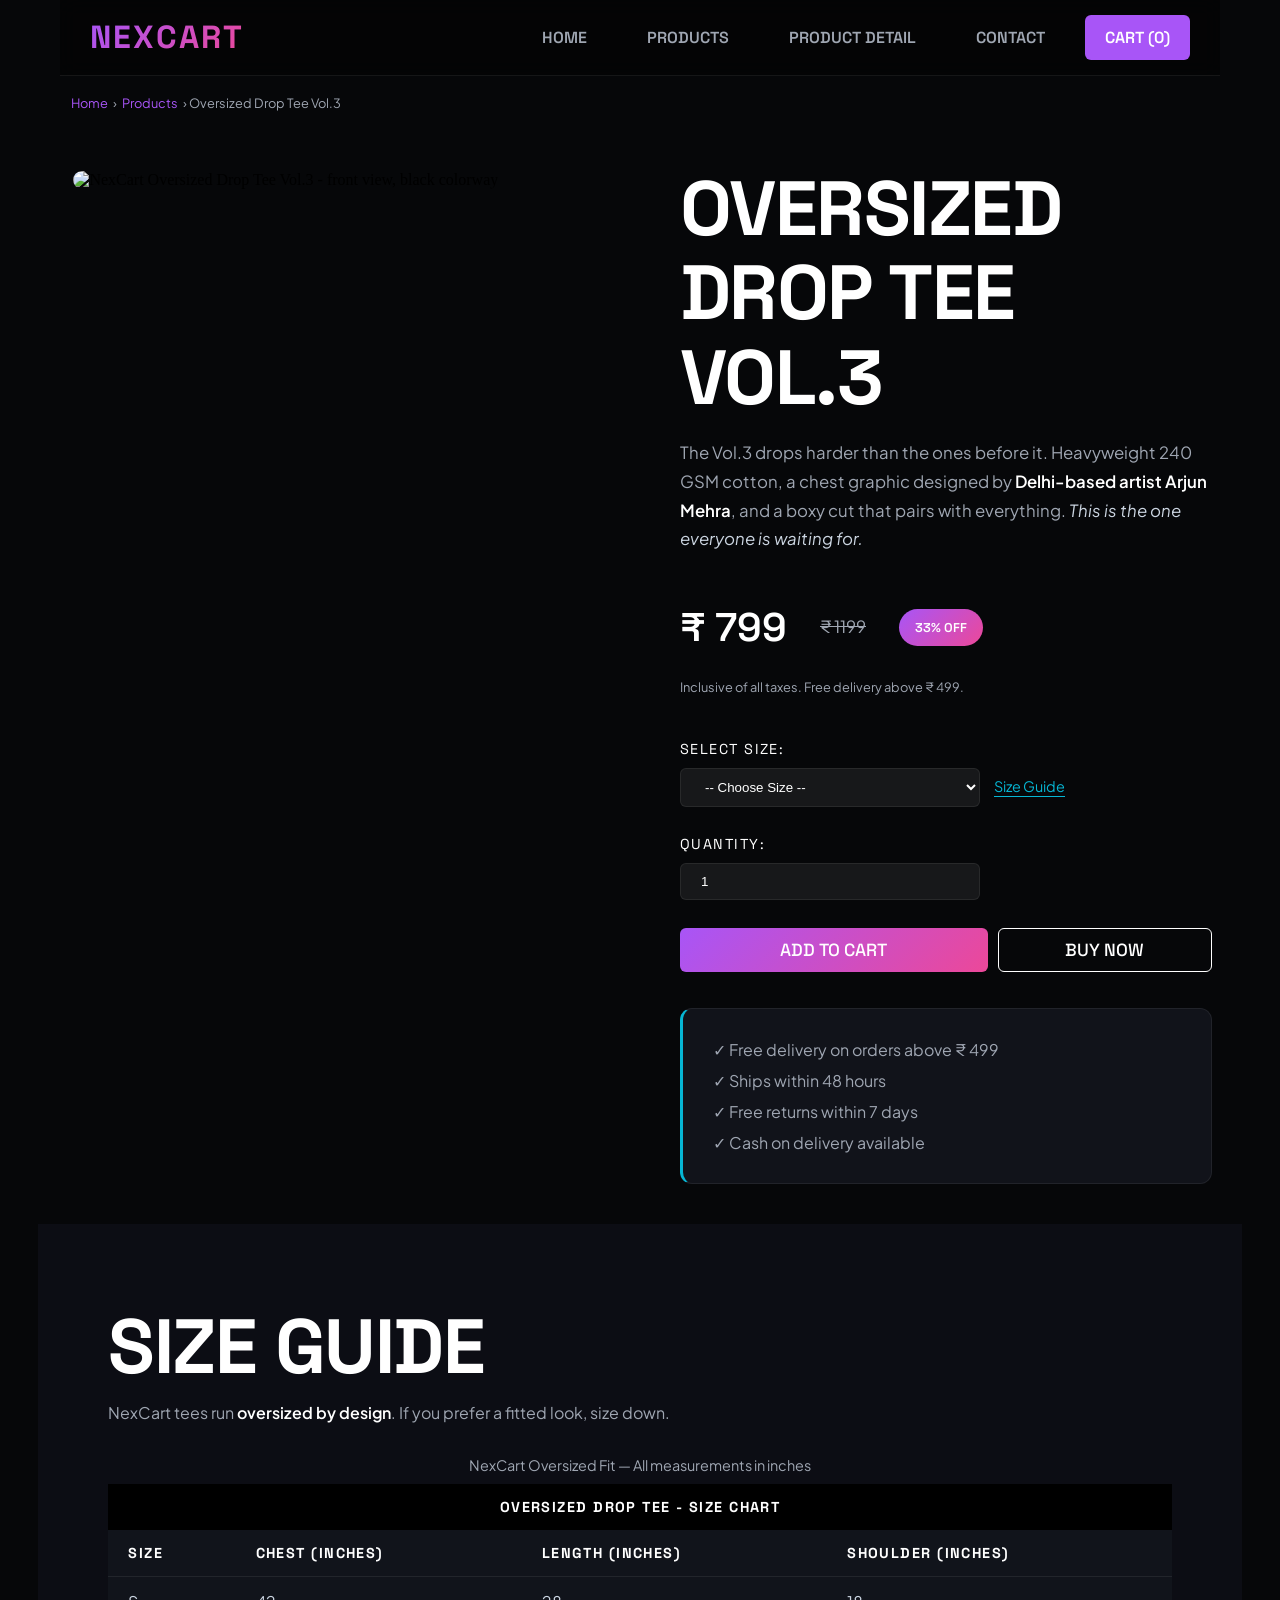
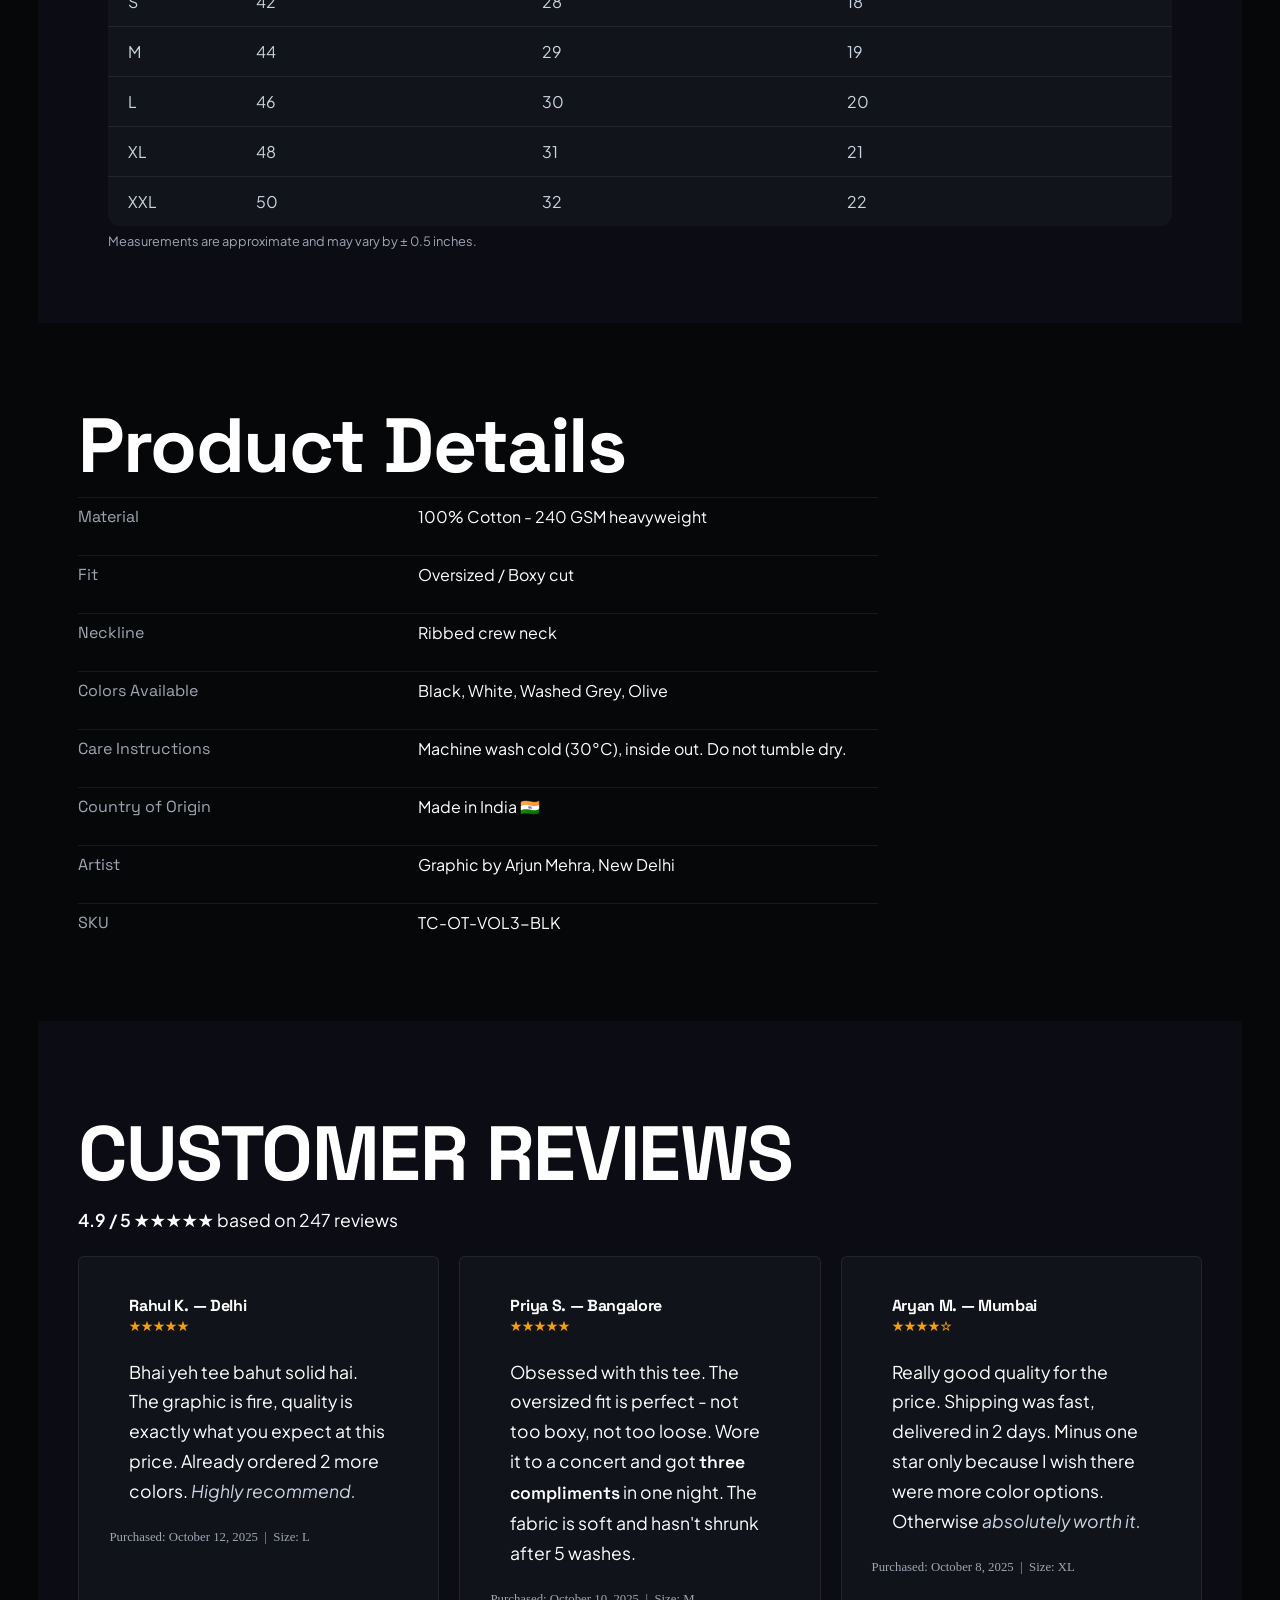
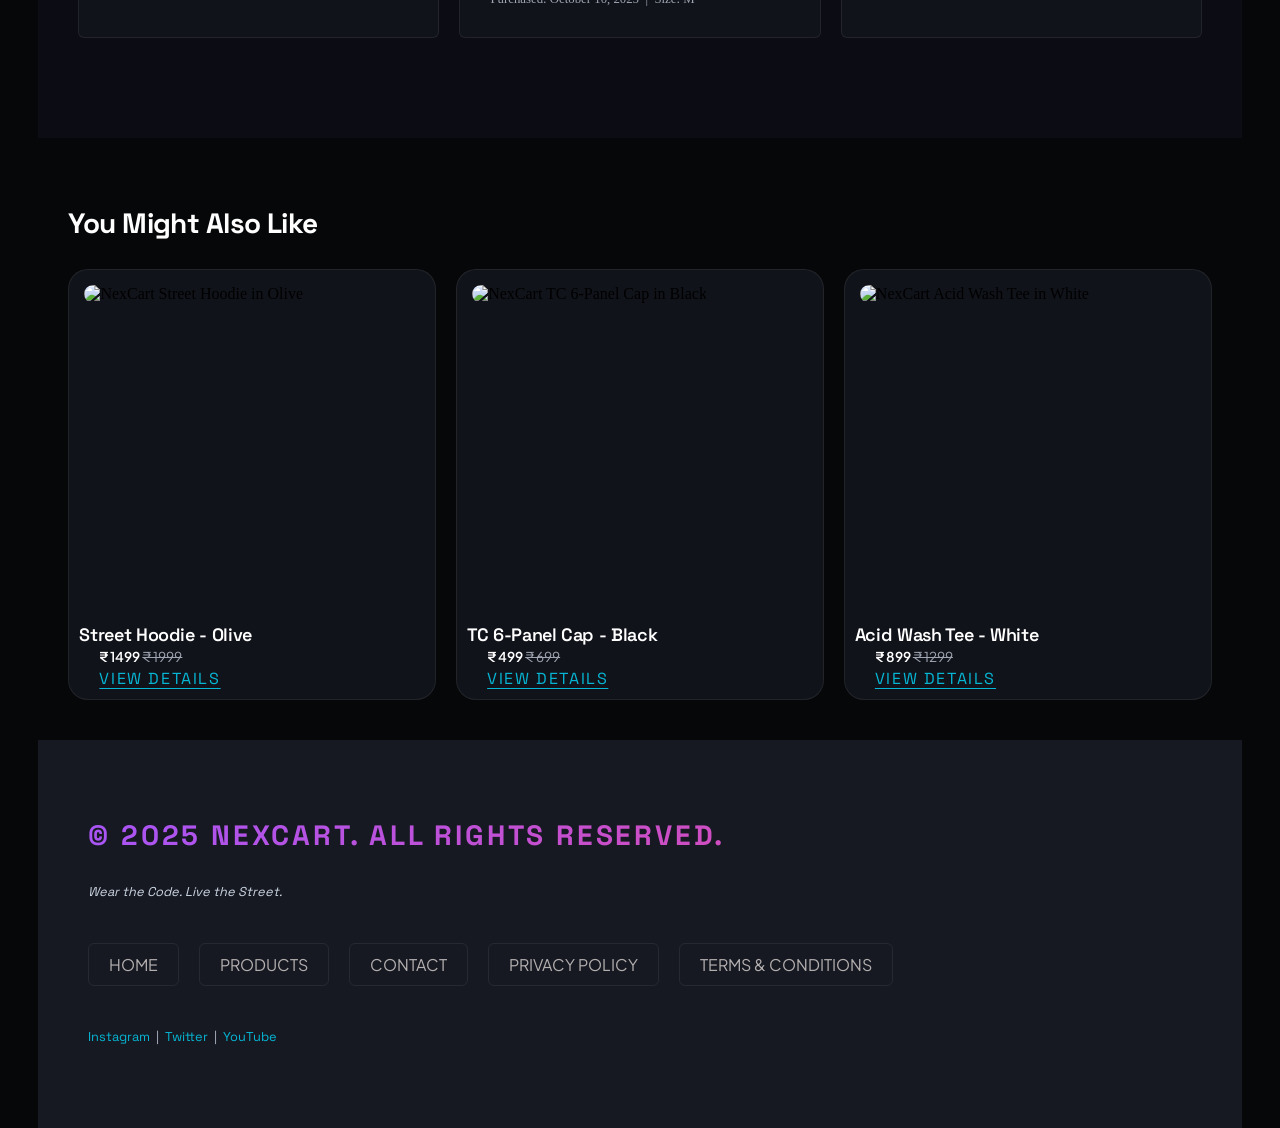
==== productDetail.html @ 5b826540 "Initial commit: Add NexCart e-commerce website" ====
<!DOCTYPE html>
<html lang="en">

<head>
    <meta charset="UTF-8">
    <meta name="viewport" content="width=device-width, initial-scale=1.0">
    <title>Contact - NexCart</title>
    <link rel="stylesheet" href="style.css">
</head>

<body>
    <header>
        <h1>NexCart</h1>
        <nav>
            <ul>
                <li><a href="index.html">Home</a></li>
                <li><a href="products.html">Products</a></li>
                <li><a href="productDetail.html">Product Detail</a></li>
                <li><a href="contact.html">Contact</a></li>
                <li><a href="#">Cart (0)</a></li>
            </ul>
        </nav>
    </header>

    <main>
        <nav aria-label="breadcrumb">
            <a href="index.html">Home</a>
            &rsaquo;
            <a href="products.html">Products</a>
            &rsaquo;
            Oversized Drop Tee Vol.3
        </nav>

        <section id="product-detail">
            <figure>
                <img src="images/product 1.jpg" alt="NexCart Oversized Drop Tee Vol.3 - front view, black colorway">
                <figcaption>Oversized Drop Tee Vol.3 - Black Colorway</figcaption>
            </figure>

            <div class="product-detail-left">
                <h2>Oversized Drop Tee Vol.3</h2>
                <p>
                    The Vol.3 drops harder than the ones before it. Heavyweight 240 GSM cotton,
                    a chest graphic designed by <strong>Delhi-based artist Arjun Mehra</strong>,
                    and a boxy cut that pairs with everything.
                    <em>This is the one everyone is waiting for.</em>
                </p>

                <p>
                    <strong>&#8377; 799</strong>
                    &nbsp;
                    <s>&#8377; 1199</s>
                    &nbsp;
                    <mark>33% OFF</mark>
                </p>

                <p><small>Inclusive of all taxes. Free delivery above &#8377; 499.</small></p>

                <label for="size-select">Select Size:</label>
                <select id="size-select" name="size">
                    <option value="">-- Choose Size --</option>
                    <option value="S">S</option>
                    <option value="M">M</option>
                    <option value="L">L</option>
                    <option value="XL">XL</option>
                    <option value="XXL">XXL</option>
                </select>
                <a href="#size-chart">Size Guide</a>

                <br><br>

                <label for="quantity">Quantity:</label>
                <input type="number" id="quantity" name="quantity" value="1" min="1" max="10">

                <br><br>

                <div class="product-detail-btns">
                    <button type="button">Add to Cart</button>
                    <button type="button">Buy Now</button>
                </div>

                <br><br>

                <ul>
                    <li>&#10003; Free delivery on orders above &#8377; 499</li>
                    <li>&#10003; Ships within 48 hours</li>
                    <li>&#10003; Free returns within 7 days</li>
                    <li>&#10003; Cash on delivery available</li>
                </ul>
            </div>
        </section>


        <section id="size-chart" class="best-sellers">
            <h2>Size Guide</h2>
            <p>NexCart tees run <strong>oversized by design</strong>. If you prefer a fitted look, size down.</p>
            <div class="table-scroll">
                <table>
                    <caption>NexCart Oversized Fit &mdash; All measurements in inches</caption>
                    <tr>
                        <th colspan="4">Oversized Drop Tee - Size Chart</th>
                    </tr>
                    <tr>
                        <th>Size</th>
                        <th>Chest (inches)</th>
                        <th>Length (inches)</th>
                        <th>Shoulder (inches)</th>
                    </tr>
                    <tr>
                        <td>S</td>
                        <td>42</td>
                        <td>28</td>
                        <td>18</td>
                    </tr>
                    <tr>
                        <td>M</td>
                        <td>44</td>
                        <td>29</td>
                        <td>19</td>
                    </tr>
                    <tr>
                        <td>L</td>
                        <td>46</td>
                        <td>30</td>
                        <td>20</td>
                    </tr>
                    <tr>
                        <td>XL</td>
                        <td>48</td>
                        <td>31</td>
                        <td>21</td>
                    </tr>
                    <tr>
                        <td>XXL</td>
                        <td>50</td>
                        <td>32</td>
                        <td>22</td>
                    </tr>
                </table>
            </div>
            <p><small>Measurements are approximate and may vary by &#177; 0.5 inches.</small></p>
        </section>

        <section id="product-details">
            <h2>Product Details</h2>
            <dl>
                <div>
                    <dt>Material</dt>
                    <dd>100% Cotton - 240 GSM heavyweight</dd>
                </div>

                <div>
                    <dt>Fit</dt>
                    <dd>Oversized / Boxy cut</dd>
                </div>

                <div>
                    <dt>Neckline</dt>
                    <dd>Ribbed crew neck</dd>
                </div>

                <div>
                    <dt>Colors Available</dt>
                    <dd>Black, White, Washed Grey, Olive</dd>
                </div>

                <div>
                    <dt>Care Instructions</dt>
                    <dd>Machine wash cold (30&deg;C), inside out. Do not tumble dry.</dd>
                </div>

                <div>
                    <dt>Country of Origin</dt>
                    <dd>Made in India &#127470;&#127475;</dd>
                </div>

                <div>
                    <dt>Artist</dt>
                    <dd>Graphic by Arjun Mehra, New Delhi</dd>
                </div>

                <div>
                    <dt>SKU</dt>
                    <dd>TC-OT-VOL3-BLK</dd>
                </div>
            </dl>
        </section>

        <section class="customer-reviews">
            <h2>Customer Reviews</h2>
            <p>
                <strong>4.9 / 5</strong>
                &#9733;&#9733;&#9733;&#9733;&#9733;
                based on 247 reviews
            </p>

            <div class="customer-reviews-details">
                <article>
                    <h3>Rahul K. &mdash; Delhi</h3>
                    <p>&#9733;&#9733;&#9733;&#9733;&#9733;</p>
                    <p>
                        Bhai yeh tee bahut solid hai. The graphic is fire, quality is exactly what
                        you expect at this price. Already ordered 2 more colors.
                        <em>Highly recommend.</em>
                    </p>
                    <small>Purchased: October 12, 2025 &nbsp;|&nbsp; Size: L</small>
                </article>

                <article>
                    <h3>Priya S. &mdash; Bangalore</h3>
                    <p>&#9733;&#9733;&#9733;&#9733;&#9733;</p>
                    <p>
                        Obsessed with this tee. The oversized fit is perfect - not too boxy,
                        not too loose. Wore it to a concert and got <strong>three compliments</strong> in one night.
                        The fabric is soft and hasn't shrunk after 5 washes.
                    </p>
                    <small>Purchased: October 10, 2025 &nbsp;|&nbsp; Size: M</small>
                </article>

                <article>
                    <h3>Aryan M. &mdash; Mumbai</h3>
                    <p>&#9733;&#9733;&#9733;&#9733;&#9734;</p>
                    <p>
                        Really good quality for the price. Shipping was fast, delivered in 2 days.
                        Minus one star only because I wish there were more color options.
                        Otherwise <em>absolutely worth it.</em>
                    </p>
                    <small>Purchased: October 8, 2025 &nbsp;|&nbsp; Size: XL</small>
                </article>
            </div>

        </section>

        <section class="might-also-like">
            <h3>You Might Also Like</h3>

            <div class="also-like-items">
                <article>
                    <figure>
                        <img src="images/product 2.jpg" alt="NexCart Street Hoodie in Olive">
                        <figcaption>Street Hoodie - Olive</figcaption>
                    </figure>
                    <h4>Street Hoodie - Olive</h4>
                    <p><strong>&#8377; 1499</strong> <s>&#8377; 1999</s></p>
                    <a href="productDetail.html">View Details</a>
                </article>

                <article>
                    <figure>
                        <img src="images/product 3.jpg" alt="NexCart TC 6-Panel Cap in Black">
                        <figcaption>TC 6-Panel Cap - Black</figcaption>
                    </figure>
                    <h4>TC 6-Panel Cap - Black</h4>
                    <p><strong>&#8377; 499</strong> <s>&#8377; 699</s></p>
                    <a href="productDetail.html">View Details</a>
                </article>

                <article>
                    <figure>
                        <img src="images/product 4.jpg" alt="NexCart Acid Wash Tee in White">
                        <figcaption>Acid Wash Tee - White</figcaption>
                    </figure>
                    <h4>Acid Wash Tee - White</h4>
                    <p><strong>&#8377; 899</strong> <s>&#8377; 1299</s></p>
                    <a href="productDetail.html">View Details</a>
                </article>
            </div>
        </section>
    </main>


    <footer id="footer">
        <h3>&copy; 2025 NexCart. All rights reserved.</h3>
        <p><em>Wear the Code. Live the Street.</em></p>
        <nav>
            <ul>
                <li><a href="index.html">Home</a></li>
                <li><a href="products.html">Products</a></li>
                <li><a href="contact.html">Contact</a></li>
                <li><a href="#">Privacy Policy</a></li>
                <li><a href="#">Terms &amp; Conditions</a></li>
            </ul>
        </nav>

        <p>
            <a href="https://instagram.com" target="_blank">Instagram</a>
            &nbsp;|&nbsp;
            <a href="https://twitter.com" target="_blank">Twitter</a>
            &nbsp;|&nbsp;
            <a href="https://youtube.com" target="_blank">YouTube</a>
        </p>
    </footer>

</body>

</html>
---- style.css ----
@import url('https://fonts.googleapis.com/css2?family=Plus+Jakarta+Sans:wght@300;400;500;600;700;800&family=Space+Grotesk:wght@400;500;600;700;800&display=swap');


* {
    padding: 0;
    margin: 0;
    box-sizing: border-box;
}

:root {
    /* Brand Theme Colors */
    --color-primary: #a855f7;
    --color-primary-glow: rgba(168, 85, 247, 0.25);
    --color-secondary: #ec4899;
    --color-secondary-glow: rgba(236, 72, 153, 0.25);
    --color-accent: #06b6d4;


    /* Base & Layout Backgrounds */
    --color-bg-base: #060709;
    --color-bg-section: #0c0d14;
    --color-bg-footer: #161922;
    --color-surface: #11131a;
    --color-surface-muted: #1e212f;


    /* Borders */
    --color-border: rgba(255, 255, 255, 0.07);


    /* Typography Text Colors */
    --white: #ffffff;
    --color-text-body: #cbd5e1;
    --color-text-muted: #9fa6b2;
    --font-display: 'Space Grotesk', sans-serif;
    --font-body: 'Plus Jakarta Sans', sans-serif;
    --radius-sm: 6px;
    --radius-md: 12px;
    --radius-lg: 20px;
    --shadow-sm: 0 4px 12px rgba(0, 0, 0, 0.5);
    --shadow-md: 0 12px 36px rgba(0, 0, 0, 0.7);
    --shadow-lg: 0 24px 64px rgba(0, 0, 0, 0.9);
    --gradient-accent: linear-gradient(135deg, var(--color-primary) 0%, var(--color-secondary) 100%);
    --gradient-secondary: linear-gradient(135deg, var(--color-accent) 0%, #3b82f6 100%);
}

html {
    font-size: 16px;
}

h1,
h2,
h3,
h4,
h5,
h6 {
    font-family: var(--font-display);
    font-weight: 700;
    line-height: 1.1;
    letter-spacing: -0.02em;
    color: var(--white);
}


h1 {
    font-size: clamp(2.4rem, 6vw, 5rem);
}

h2 {
    /* font-size: clamp(1.8rem, 4vw, 3rem); */
    font-size: clamp(2rem, 6vw, 5rem);
}

h3 {
    font-size: clamp(1.2rem, 2.5vw, 1.75rem);
}

h4 {
    font-size: 1.125rem;
    font-weight: 600;
}

p {
    font-size: 1rem;
    line-height: 1.7;
    color: var(--color-text-muted);
}


small {
    font-size: 0.8rem;
    color: var(--color-text-muted);
}

strong {
    color: var(--white);
    font-weight: 600;
}

em {
    color: var(--color-text-body);
}

ul {
    list-style: none;
}

a {
    /* color: inherit; */
    color: rgb(180, 175, 175);
    text-decoration: none;
}


body {
    background-color: var(--color-bg-base);
    /* padding: 0 50px; */
    padding-left: clamp(20px, 3vw, 40px);
    padding-right: clamp(20px, 3vw, 40px);
    /* padding: 0 clamp(20px, 3vw, 40px) 0 clamp(20px, 3vw, 40px); */
    opacity: 1;
    overflow-x: hidden;
}

header {
    position: fixed;
    background-color: rgba(4, 4, 4, 0.604);
    backdrop-filter: blur(10px);
    -webkit-backdrop-filter: blur(10px);
    display: flex;
    /* flex-direction: column; */
    left: 60px;
    right: 60px;
    border-bottom: 1px solid var(--color-border);
    justify-content: space-between;
    align-items: center;
    padding: 20px 30px;
    text-transform: uppercase;
    z-index: 10;
    /* flex-wrap: wrap; */

}

header nav ul {
    display: flex;
    gap: 20px;
    flex-wrap: wrap;
    justify-content: center;
}

header h1 {
    font-size: 2rem;
    letter-spacing: 0.07em;
    background: var(--gradient-accent);
    background-clip: text;
    -webkit-background-clip: text;
    color: transparent;
    -webkit-text-fill-color: transparent;
}


header nav a {
    /* display: inline-block; */
    font-family: var(--font-display);
    color: var(--color-text-muted);
    padding: 12px 20px;
    border-radius: var(--radius-sm);
    font-weight: 600;
    text-wrap: nowrap;
}

header nav a:hover {
    background-color: rgba(32, 31, 31, 0.605);
    color: var(--white);
}

header nav li:last-child a {
    background-color: var(--color-primary);
    color: var(--white);
}

header nav li:last-child a:hover {
    background-color: var(--color-secondary);
}

main {
    /* padding-top: 80px; */
    padding-top: 80px;
}

#hero {
    min-height: 90vh;
    display: flex;
    justify-content: space-between;
    align-items: center;
    padding: 50px 40px;
    gap: 30px;
    overflow: hidden;
}

.left-hero {
    display: flex;
    flex-direction: column;
    gap: 10px;
    max-width: 690px;
}

.left-hero h2 {
    /* font-size: 5rem; */
    /* font-size: clamp(2rem, 6vw, 5rem); */
    text-transform: uppercase;
}

#gradient-text {
    background: var(--gradient-accent);
    background-clip: text;
    -webkit-background-clip: text;
    color: transparent;
    -webkit-text-fill-color: transparent;
}

#hero p {
    /* font-size: 1.4rem; */
    font-size: clamp(1rem, 1vw, 1.8rem);
    font-family: var(--font-body);
}

#cta {
    display: flex;
    gap: 20px;
    margin-top: 20px;
}

#cta a {
    padding: 15px 30px;
    border-radius: var(--radius-sm);
    text-transform: uppercase;
    font-family: var(--font-display);
    font-weight: 700px;
    color: var(--white);
}

.btn1 {
    background: var(--gradient-accent);
    display: flex;
    justify-content: center;
    align-items: center;

}

.btn1:hover {
    /* background-color: var(--color-primary); */
    box-shadow: 0 8px 20px rgba(223, 71, 190, 0.506);
    background: linear-gradient(135deg, #a54ef7 0%, #f2459b 100%);
}

.btn2 {
    border: 2px solid rgba(104, 104, 104, 0.926);
}

.btn2:hover {
    background-color: rgba(255, 255, 255, 0.07);
    border-color: var(--white);
}

.right-hero {
    flex: 1;
    display: flex;
    justify-content: center;
    align-items: center;
    height: 500px;

    min-width: 220px;
    position: relative;
    object-fit: cover;
}

.right-hero-image {
    max-width: 320px;
    height: auto;
    border-radius: var(--radius-lg);
    aspect-ratio: 3/4;
    z-index: 1;
    box-shadow: var(--shadow-md);
    animation: figure-animate 3s infinite alternate;
    border-radius: var(--radius-md);
    overflow: hidden;
}

.right-hero-image img {
    max-width: 100%;
    height: auto;
    display: block;
}

@keyframes figure-animate {

    0% {
        transform: translateY(0);
    }

    100% {

        transform: translateY(-20px);
    }

}

.right-hero img:hover {
    border: 1px solid var(--color-primary);
    box-shadow: var(--shadow-lg);
}

.glow {
    width: 400px;
    height: 400px;
    border-radius: 50%;
    position: absolute;
    filter: blur(50px);
    /* opacity: .5; */

    animation: orb-animate 6s infinite 1s alternate;

}

@keyframes orb-animate {

    0% {
        opacity: 0.3;
    }

    100% {
        opacity: 0.9;
    }

}

.orb1 {
    top: 0%;
    left: 10%;
    background-color: var(--color-primary);
}

.orb2 {
    bottom: 0%;
    right: 10%;
    background-color: var(--color-secondary);
}

#week-drop {
    background-color: #0C0D14;
    padding: 80px 60px;
}

#week-drop h2 {
    text-transform: uppercase;
}

#week-drop>p {
    margin: 15px 0;
    font-family: var(--font-body);
}

.cards {
    display: flex;
    flex-wrap: wrap;
    gap: 20px;
    margin-top: 40px;
}

.cards article,
.grid article {
    flex: 1 1 260px;
    display: flex;
    flex-direction: column;
    padding: 10px;
    border-radius: var(--radius-lg);
    overflow: hidden;
    border: 1px solid var(--color-border);
    transition: all 0.5s linear 0s;
}

figure {
    /* position: relative; */
    overflow: hidden;
    aspect-ratio: 3/4;
    padding: 5px;
    border-radius: var(--radius-lg);
    overflow: hidden;
}

.grid article figure {
    aspect-ratio: 4/4;
}

figcaption {
    display: none;
}

figure img {
    width: 100%;
    height: 100%;
    object-fit: cover;
    border-radius: var(--radius-lg);
    transition: all 0.5s linear 0s;
}



article {
    position: relative;
    /* transition: all 0.5s linear 0s; */
}

article h3 {
    padding: 10px 20px 0;
    font-size: 1rem;
}

article p:first-of-type {
    padding: 0 20px;
    font-family: var(--font-body);
    font-size: 0.85rem;

}

article p span {
    color: var(--color-primary);
    font-weight: 700;
}

article p:nth-of-type(2) {
    padding: 20px 20px;
    font-family: var(--font-body);
}

article p:nth-of-type(2) strong {
    font-family: var(--font-display);
}

article p:nth-of-type(2) s {
    margin-left: 10px;
}


article p:nth-of-type(3) mark {
    background: var(--gradient-accent);
    padding: 2px 8px;
    border-radius: var(--radius-lg);
    color: var(--white);
    font-family: var(--font-display);
    font-weight: 600;
    position: absolute;
    top: 4%;
    right: 7%;
    font-size: 0.8rem;
}

article>a {
    color: var(--color-accent);
    text-decoration: underline;
    text-transform: uppercase;
    letter-spacing: 0.1em;
    font-family: var(--font-display);
    text-underline-offset: 4px;
    padding: 0px 20px 10px;
}

article>a:hover {

    color: var(--color-secondary)
}

article>button {
    margin: 10px 20px;
    padding: 10px 20px;
    border-radius: var(--radius-sm);
    border: none;
    text-transform: uppercase;
    font-family: var(--font-display);
    font-weight: 500;
}

article>button:hover {
    color: var(--white);
    background-color: var(--color-primary);
    cursor: pointer;
}

article:hover {
    border: 1px solid var(--color-primary);
    box-shadow: 0 10px 10px var(--color-primary-glow);
    transform: translateY(-10px);

}

article:hover>figure img {
    transform: scale(1.1);
}


.best-sellers {
    padding: 80px 50px;
}

.best-sellers h2 {
    text-transform: uppercase;
    margin-bottom: 15px;

}

.best-sellers table {

    width: 100%;
    /* border: 1px solid wheat; */
    border-radius: var(--radius-md);
    overflow: hidden;
    border-collapse: collapse;
}

th[colspan="5"] {
    background: var(--gradient-accent);
    padding: 14px 20px;
    font-family: var(--font-display);
    letter-spacing: 0.1em;
    text-transform: uppercase;
    font-size: 1.1rem;
    text-align: center;
    color: white;

}

th {
    padding: 14px 20px;
    text-align: left;
    background-color: rgba(255, 255, 255, 0.07);
    font-family: var(--font-display);
    text-transform: uppercase;
    color: var(--color-text-muted);
    letter-spacing: 0.1em;
    font-size: 0.9rem;
}

td {
    padding: 14px 20px;
    font-family: var(--font-body);
    color: var(--color-text-body);
    background-color: rgba(30, 30, 30, 0.605);
    border-top: 1px solid var(--color-border);
}

tr:hover>td {
    background-color: rgba(255, 255, 255, 0.07);
}

#best-sellers-month tr:hover td:first-child {
    color: var(--color-secondary);
}

#why-NexCart {
    padding: 80px 50px;
    color: white;
}


#why-NexCart h2 {
    text-transform: uppercase;
    margin-bottom: 6px;
}

#why-NexCart p {
    font-family: var(--font-body);
    margin-bottom: 5px;
}

#why-NexCart ul {
    display: flex;
    flex-wrap: wrap;
    gap: 20px;
    margin: 50px 0;
}

#why-NexCart ul li {
    flex: 1 1 240px;
    background-color: var(--color-surface);
    padding: 24px;
    border-radius: var(--radius-md);
    border: 1px solid var(--color-border);
    border-left: 4px solid var(--color-accent);
    font-family: var(--font-body);
    color: var(--color-text-muted);
    font-size: 0.9rem;
}

#why-NexCart ul li:hover {
    border-left: 4px solid var(--color-primary);
}

#why-NexCart ul li strong {
    display: block;
    font-family: var(--font-display);
    margin-bottom: 10px;
    font-size: 1.2rem;
}


#why-NexCart dl {
    margin: 10px;
    border-top: 1px solid var(--color-border);
    display: flex;
    flex-wrap: wrap;
    padding: 30px 0;
    gap: 10px;
}

#why-NexCart dl section {
    flex: 1 1 270px;
    border: 1px solid var(--color-border);
    padding: 24px;
    border-radius: var(--radius-md);
}

#why-NexCart dl section:hover {
    background-color: rgba(255, 255, 255, 0.07);
    border: 1px solid var(--color-primary);
}

#why-NexCart dl dt {
    color: var(--color-accent);
    font-family: var(--font-display);
    margin-bottom: 10px;
    text-transform: uppercase;
}

#why-NexCart dl dd {
    font-family: var(--font-body);
    color: var(--color-text-muted);
    font-size: 0.9rem;
}

#get-early {
    background-color: var(--color-surface);
    text-align: center;
    padding: 120px 30px;
}

#get-early h2 {
    text-transform: uppercase;
    padding: 15px 0;
}

#get-early p {
    font-family: var(--font-body);
    padding: 20px 0;
    font-size: 1.1rem;
    max-width: 520px;
    margin: auto;
}

/* #get-early  form label{
    display: none;
} */

#get-early form {
    display: flex;
    /* justify-content: center; */
    margin: auto;
    border: 1px solid var(--color-border);
    border-radius: var(--radius-sm);
    max-width: 520px;
    overflow: hidden;
}


#get-early input[type="email"] {
    flex: 1;
    padding: 14px 30px;
    background: transparent;
    border: none;
    outline: none;
    color: white;
    font-family: var(--font-body);
    font-size: 1.2rem;
    background-color: rgba(50, 50, 50, 0.305);
}

#get-early input[type="email"]::placeholder {
    font-size: 1.2rem;
}

#get-early form button {
    font-family: var(--font-display);
    letter-spacing: .2em;
    background: var(--gradient-accent);
    text-transform: uppercase;
    padding: 14px 30px;
    border: none;
    color: white;
    font-weight: 700;
}

#get-early small {
    font-family: var(--font-body);
}

#footer {
    background-color: var(--color-bg-footer);
    padding: 80px 50px;

}

#footer {
    background-color: var(--color-bg-footer);
    padding: 80px 50px;

}

#footer h3 {

    text-transform: uppercase;
    background: var(--gradient-accent);
    background-clip: text;
    -webkit-background-clip: text;
    color: transparent;
    -webkit-text-fill-color: transparent;

    letter-spacing: .1em;

    margin-bottom: 10px;

}

#footer p {
    font-size: 1.2rem;
    font-family: var(--font-display);
}

#footer nav ul {
    display: flex;
    gap: 20px;
    margin: 40px 0;
    flex-wrap: wrap;
}

#footer nav ul li {
    border: 1px solid var(--color-border);
    border-radius: var(--radius-sm);
    padding: 10px 20px;
    text-transform: uppercase;
    font-family: var(--font-body);
}

#footer nav ul li:hover {
    border: 1px solid var(--color-primary);
}

#footer p {
    margin-top: 30px;
    font-size: .8rem;
}

#footer p a {
    color: var(--color-accent);
}

#footer p a:hover {
    color: var(--color-secondary);
}


/* products.html */

#catalogue {
    padding: 120px 48px;
}

#catalogue h2 {
    text-transform: uppercase;
    /* font-size: 4rem; */
    padding-bottom: 20px;
}

#catalogue p {

    font-family: var(--font-body);
    font-size: 1.1rem;
}

#product-layout {
    /* sidebar + products (heading + grid) */
    display: grid;
    grid-template-columns: 280px 1fr;
    gap: 30px;
    background-color: var(--color-bg-section);
    padding: 60px;
    position: relative;
    align-items: start;
}

#sidebar {
    background-color: #171822;
    border-radius: var(--radius-md);
    padding: 20px;
    position: sticky;
    top: 100px;
    height: auto;
}

#sidebar h2 {
    text-transform: uppercase;
    color: var(--color-primary);
    font-size: 0.8rem;
    letter-spacing: .2em;
    /* text-decoration: underline;

    text-underline-offset: 5px; */
    padding-bottom: 10px;

}

#sidebar hr {
    opacity: 0.1;
    height: 0.5px;

}

#sidebar h3 {

    padding-top: 30px;
    padding-bottom: 20px;
    text-transform: uppercase;
    font-size: 0.8rem;
    letter-spacing: .1em;

}

#sidebar ul {
    display: flex;
    flex-direction: column;
    gap: 10px;
    color: var(--color-text-muted);
    font-family: var(--font-body);
}


#sidebar ul li {
    display: flex;
    gap: 10px;

}


#sidebar input[type="checkbox"] {
    /* background: transparent; */
    accent-color: var(--color-primary);
    width: 18px;
    height: 18px;
    cursor: pointer;
}

#sidebar label {
    cursor: pointer;
    color: var(--color-text-muted);
    font-family: var(--font-body);
}


#sidebar input[type="number"] {
    width: 100%;
    margin: 10px 0;
    padding: 8px 10px;
    background-color: rgba(0, 0, 0, 0.9);
    border: 1px solid var(--color-border);
    border-radius: var(--radius-sm);
    outline: none;
    color: white;
    font-size: 0.9rem;

}

#sidebar input[type="number"]:focus {
    border-color: var(--color-primary);
}

#sidebar select {
    width: 100%;
    margin: 10px 0;
    padding: 8px 10px;
    background-color: rgba(0, 0, 0, 0.9);
    border: 1px solid var(--color-border);
    border-radius: var(--radius-sm);
    outline: none;
    color: white;
    font-size: 0.9rem;
}


#sidebar button {
    width: 100%;
    margin: 10px 0;
    padding: 8px 10px;
    border: 1px solid var(--color-border);
    font-size: 1rem;
    font-family: var(--font-display);
    text-transform: uppercase;
    border-radius: var(--radius-sm);
    font-weight: 600;
    cursor: pointer;
}

#sidebar button:nth-of-type(2) {
    background-color: transparent;
    color: var(--color-text-muted);
}

#products h2 {
    text-transform: uppercase;
    color: var(--color-text-muted);
    /* font-size: 1.3rem; */
    padding-bottom: 20px;
}

.grid {
    display: grid;
    grid-template-columns: repeat(auto-fill, minmax(240px, 1fr));
    gap: 20px;
}

.compare-best-sellers p {
    font-size: 1rem;
    font-family: var(--font-body);
    margin-bottom: 10px;
}

.compare-best-sellers table tr:first-child th {
    background-color: black;
    text-align: center;
    color: var(--white);
}

.compare-best-sellers table tr th,
.compare-best-sellers table tr td {
    border: none;
    /* border-collapse: collapse; */
}

.compare-best-sellers table tr:nth-of-type(2) th {
    color: var(--white);
}

.compare-best-sellers table tr th {
    color: var(--color-accent);
}

.compare-best-sellers table tr {
    border: 1px solid var(--color-border);
}

/* product.html */

nav[aria-label="breadcrumb"] {
    display: inline-block;
    padding: 15px 30px;
    color: var(--color-text-muted);
    font-family: var(--font-body);
    font-size: .8rem;
}

nav[aria-label="breadcrumb"] a {
    display: inline-block;
    padding: 0 3px;
    color: var(--color-primary);
}

nav[aria-label="breadcrumb"] a:hover {
    color: var(--color-secondary);
}

#product-detail {
    display: flex;
    padding: 40px 30px;
    flex-wrap: wrap;
    justify-content: center;
    gap: 40px;

}

#product-detail figure {
    flex: 0 0 50%;
}

#product-detail div {
    flex: 1;
}

.product-detail-left h2 {
    text-transform: uppercase;
    margin-bottom: 20px;
}

.product-detail-left p {
    font-family: var(--font-body);
    font-size: 1.05rem;
    margin-bottom: 40px;
}

.product-detail-left mark {
    background: var(--gradient-accent);
    padding: 8px 16px;
    border-radius: var(--radius-lg);
    color: var(--white);
    font-family: var(--font-display);
    font-weight: 600;
    top: 4%;
    right: 7%;
    font-size: 0.8rem;
}

.product-detail-left p:nth-of-type(2) {
    display: flex;
    align-items: center;
    gap: 15px;
    margin-bottom: 10px;

}

.product-detail-left p:nth-of-type(2) strong {
    font-size: 2.5rem;
    font-family: var(--font-display);

}

.product-detail-left label {
    display: block;
    color: white;
    text-transform: uppercase;
    font-family: var(--font-display);
    letter-spacing: 0.1em;
    font-size: 0.9rem;
}

.product-detail-left input[type="number"],
.product-detail-left select {

    background-color: rgba(255, 255, 255, 0.07);
    border: 1px solid var(--color-border);
    outline: none;
    padding: 10px 20px;
    margin: 10px 0;
    width: 100%;
    max-width: 300px;
    color: white;
    border-radius: var(--radius-sm);

}

.product-detail-left input[type="number"]:focus,
.product-detail-left select:focus {

    border-color: var(--color-primary);

}


.product-detail-left a {
    margin-left: 10px;
    font-family: var(--font-body);
    text-decoration: underline;
    color: var(--color-accent);
    font-size: 0.9rem;
    text-underline-offset: 4px;
}

.product-detail-btns {
    display: flex;
    gap: 10px;

}

.product-detail-btns button {
    flex: 1;
    padding: 10px;
    font-size: 1.1rem;
    text-transform: uppercase;
    font-family: var(--font-display);
    border: none;
    border-radius: var(--radius-sm);
    color: white;
    font-weight: 500;
}

.product-detail-btns button:first-child {
    flex: 1.5;
    background: var(--gradient-accent);
}

.product-detail-btns button:nth-of-type(2) {
    background-color: transparent;
    border: 1px solid white;
}

.product-detail-btns button:nth-of-type(2):hover {
    background-color: white;
    color: black;
}

.product-detail-left ul {
    color: white;
    display: flex;
    flex-direction: column;
    gap: 10px;
    padding: 30px;
    border: 1px solid var(--color-border);
    border-left: 3px solid var(--color-accent);
    background-color: var(--color-surface);
    border-radius: var(--radius-md);
}

.product-detail-left ul li {
    color: var(--color-text-muted);
    font-family: var(--font-body);
}


#size-chart {
    padding: 70px;
    background-color: var(--color-bg-section);
}

#size-chart h2 {
    text-transform: uppercase;
    margin: 10px 0;
}

#size-chart p {
    font-family: var(--font-body);
}

#size-chart caption {
    color: var(--color-text-muted);
    margin-top: 30px;
    margin-bottom: 10px;
    font-family: var(--font-body);
    font-size: 0.9rem;
}

#size-chart table tr:first-child th {
    background-color: black;
    color: white;
    text-align: center;
}

#size-chart table tr:nth-of-type(2) th {
    color: white;
}


#size-chart table tr th,
#size-chart table tr td {
    background-color: #11141B;
}

#size-chart table tr:hover th,
#size-chart table tr:hover td {
    background-color: #11141b81;
}

#product-details {
    color: white;
    padding: 80px 40px;

}

#product-details dl {
    display: flex;
    flex-direction: column;
    gap: 10px;
    flex-wrap: wrap;
}

#product-details dl div {
    display: flex;
    border-top: 1px solid var(--color-border);
    width: 100%;
    max-width: 800px;
    gap: 10px;
    padding: 8px 0;
    margin-top: 10px;
    align-items: center;
    flex-wrap: wrap;
}

#product-details dl div dt {
    flex: 1 1 100px;
    color: var(--color-text-muted);
    font-family: var(--font-display);
}

#product-details dl div dd {
    flex: 2;
    font-family: var(--font-body);
}

.customer-reviews {
    background-color: var(--color-bg-section);
    padding: 80px 40px;
}

.customer-reviews h2 {
    text-transform: uppercase;
    padding: 10px 0;
}

.customer-reviews p {
    font-family: var(--font-body);
    color: white;
    font-size: 1.1rem;
}

.customer-reviews-details {
    display: flex;
    gap: 20px;
    margin: 20px 0;
    flex-wrap: wrap;
}

.customer-reviews-details article {
    flex: 1;
    border-radius: var(--radius-sm);
    border: 1px solid var(--color-border);
    background-color: var(--color-surface);
    padding: 30px;
}


.customer-reviews-details article p:first-of-type {
    color: #F59E0D;
}

.might-also-like {
    padding: 40px 30px;
}

.might-also-like h3 {
    padding: 30px 0;
}


.also-like-items {
    display: flex;
    gap: 20px;
    flex-wrap: wrap;
}

.also-like-items article {
    flex: 1;
    border: 1px solid var(--color-border);
    padding: 10px;
    border-radius: var(--radius-lg);
    background-color: var(--color-surface);
}

.also-like-items article figure {
    aspect-ratio: 1;
}



/* contact.html page */

.get-in-touch {
    padding: 140px 70px;
}

.get-in-touch h2 {
    /* font-size: 4.5rem; */
    text-transform: uppercase;
}

.get-in-touch p {
    padding-top: 10px;
    font-family: var(--font-body);
}

.details {
    background-color: var(--color-bg-section);
    display: flex;
    padding: 100px 70px;
    gap: 70px;
    align-items: flex-start;
}

.send-us-message {
    flex: 1;
    padding-top: 80px;
}

.our-details {
    flex: 0 0 360px;
}

.send-us-message h2,
.our-details h2 {
    /* font-size: 1.5rem; */
    text-transform: uppercase;
}

.send-us-message fieldset {
    background-color: var(--color-surface);
    border-radius: var(--radius-md);
    border: 1px solid var(--color-border);
    margin-top: 20px;
    padding: 30px;
}

.send-us-message legend {
    color: var(--color-primary);
    text-transform: uppercase;
    font-family: var(--font-display);
    font-weight: 500;
    font-size: 0.8rem;
}

.send-us-message label {
    display: block;
    color: var(--white);
    text-transform: uppercase;
    font-family: var(--font-display);
    font-size: 0.8rem;
    padding: 20px 0 10px;
}

.send-us-message input[type="email"],
.send-us-message input[type="text"],
.send-us-message input[type="tel"],
.send-us-message select,
.send-us-message textarea {
    width: 100%;
    border-radius: var(--radius-sm);
    border: 1px solid var(--color-border);
    background-color: rgba(0, 0, 0, 0.5);
    padding: 20px 10px;
    font-size: 0.9rem;
    color: white;
    outline: none;
}

.send-us-message input:focus,
.send-us-message select:focus,
.send-us-message textarea:focus {
    border-color: var(--color-primary);
}

.send-us-message small {
    display: block;
    font-family: var(--font-body);
    padding-top: 5px;
}

.consent {
    display: flex;
    align-items: center;
    gap: 10px;
    margin: 20px 0;
}

.consent input {
    width: 20px;
    height: 20px;
    accent-color: var(--color-primary);
}

.consent label {
    padding: 0;
}

.send-us-message input::placeholder,
.send-us-message select::placeholder,
.send-us-message textarea::placeholder {
    font-family: var(--font-body);
}

.contact-btns {
    display: flex;
    margin: 40px 0;
    gap: 10px;
}

.contact-btns button {
    padding: 10px 20px;
    border-radius: var(--radius-sm);
    outline: none;
    border: 1px solid var(--color-border);
    font-family: var(--font-display);
    text-transform: uppercase;
    font-weight: 500;

}

.contact-btns button:first-child {

    background: var(--gradient-accent);
    color: white;
    border: none;
}

.contact-btns button:last-child {

    color: var(--color-text-muted);
    background: none;
}

.send-us-message input[type="file"] {
    color: var(--color-text-muted);
}

.our-details {
    position: sticky;
    top: 100px;
}

.our-details address {
    background-color: var(--color-surface);
    padding: 40px;
    border: 1px solid var(--color-border);
    border-left: 3px solid var(--color-primary);
    color: white;
    margin: 30px 0;
    border-radius: var(--radius-md);
    font-style: normal;
    font-family: var(--font-body);
    color: var(--color-text-muted);

}

.our-details address strong {
    font-size: 1.3rem;
    font-family: var(--font-display);
    margin-bottom: 20px;
    display: inline-block;
}

.our-details address a {
    color: var(--color-accent);
    text-decoration: underline;
    text-underline-offset: 5px;
    margin-bottom: 10px;
    display: inline-block;
}

.our-details address a:hover {
    color: var(--color-secondary);
}

.our-details div:first-of-type {
    margin-top: 50px;
    margin-bottom: 30px;
}

.our-details div:first-of-type h3,
.our-details div:last-of-type h3 {
    font-size: 0.8rem;
    padding-bottom: 7px;
    color: var(--color-text-muted);
    letter-spacing: .1em;
    text-transform: uppercase;
}

.our-details div:first-of-type table {
    border-collapse: collapse;
    border-radius: var(--radius-md);
    overflow: hidden;
}

.our-details div:last-of-type ul {
    display: flex;
    flex-direction: column;
    gap: 10px;
}


.our-details div:last-of-type ul li {
    border: 1px solid var(--color-border);
    border-radius: var(--radius-sm);
    padding: 15px 25px;
    font-family: var(--font-body);
    background-color: var(--color-surface);
}

.our-details div:last-of-type ul li:hover {
    color: var(--white);
    border-color: var(--color-primary);
}

.common-questions {
    padding: 80px 40px;
    color: white;

}

.common-questions h2 {
    text-transform: uppercase;

}

.common-questions p {
    font-family: var(--font-body);

}

.common-questions details {
    font-family: var(--font-body);
    border-top: 1px solid var(--color-border);
    padding: 30px 0;
    list-style: none;
}

.common-questions details:last-of-type {
    border-bottom: 1px solid var(--color-border);
}

.common-questions summary {
    list-style: none;
    display: flex;
    justify-content: space-between;
    align-items: center;
    font-family: var(--font-display);
    font-weight: 500;
}

.common-questions summary::after {
    content: "+";
    font-size: 2rem;
    font-weight: 500;
    transition: all 0.1s linear;
}

.common-questions details[open] {
    color: var(--color-primary);
}

.common-questions details[open] summary::after {
    color: var(--color-secondary);
    transform: rotate(45deg);
}

.common-questions p {
    padding-top: 30px;
    width: 100%;
    max-width: 900px;
}



@media (max-width: 1200px) {

    header {

        left: 0px;
        right: 0px;

    }

    #hero {
        flex-direction: column;
        text-align: center;
    }

    .left-hero {
        justify-content: center;
        align-items: center;
    }
}

@media (max-width: 992px) {
    header {
        flex-direction: column;
        gap: 10px;
    }

    header nav a {
        padding: 6px 10px;
        font-size: 0.9rem;
    }

    nav[aria-label="breadcrumb"] {
        margin-top: 20px;
    }
}


@media (max-width: 768px) {

    header {
        position: static;

    }

    main {
        padding-top: 0;
    }


    .best-sellers,
    #size-chart {
        padding: 60px 10px;

    }


    .table-scroll {
        overflow-x: auto;

        /* scrollbar-width: none; */

    }


    #product-layout {
        display: flex;
        flex-direction: column;
        padding: 20px 10px;
    }

    #sidebar {
        position: static;
        width: 100%;
    }


    .customer-reviews {
        padding: 60px 10px;
    }

    .customer-reviews p {
        font-size: 0.9rem;
    }

    .get-in-touch {
        padding: 70px 30px;
    }


    .details {
        flex-direction: column;
        padding: 20px;
        gap: 70px;
    }


    .details section {
        flex: 1;
    }

    .our-details {
        position: static;
        width: 100%;
    }

    table {
        min-width: 400px;
        width: 100%;
    }

    .send-us-message fieldset {
        margin-top: 10px;
        padding: 15px;
    }

    .send-us-message {
        flex: 1;
        padding-top: 40px;
    }


    .contact-btns {
        flex-direction: column;
    }

    .contact-btns button {
        flex: 1;
    }

    nav[aria-label="breadcrumb"] {
        margin-top: 5px;
    }

    .customer-reviews-details {
        flex-direction: column;
    }

    .also-like-items {
        flex-direction: column;
    }


}

@media (max-width : 480px) {

    header {
        padding: 20px 15px;
    }

    #cta {
        flex-direction: column;
    }

    #get-early form {
        flex-direction: column;

    }

    #week-drop {
        padding: 40px 10px;
    }

    body {
        padding: 0;
    }

}
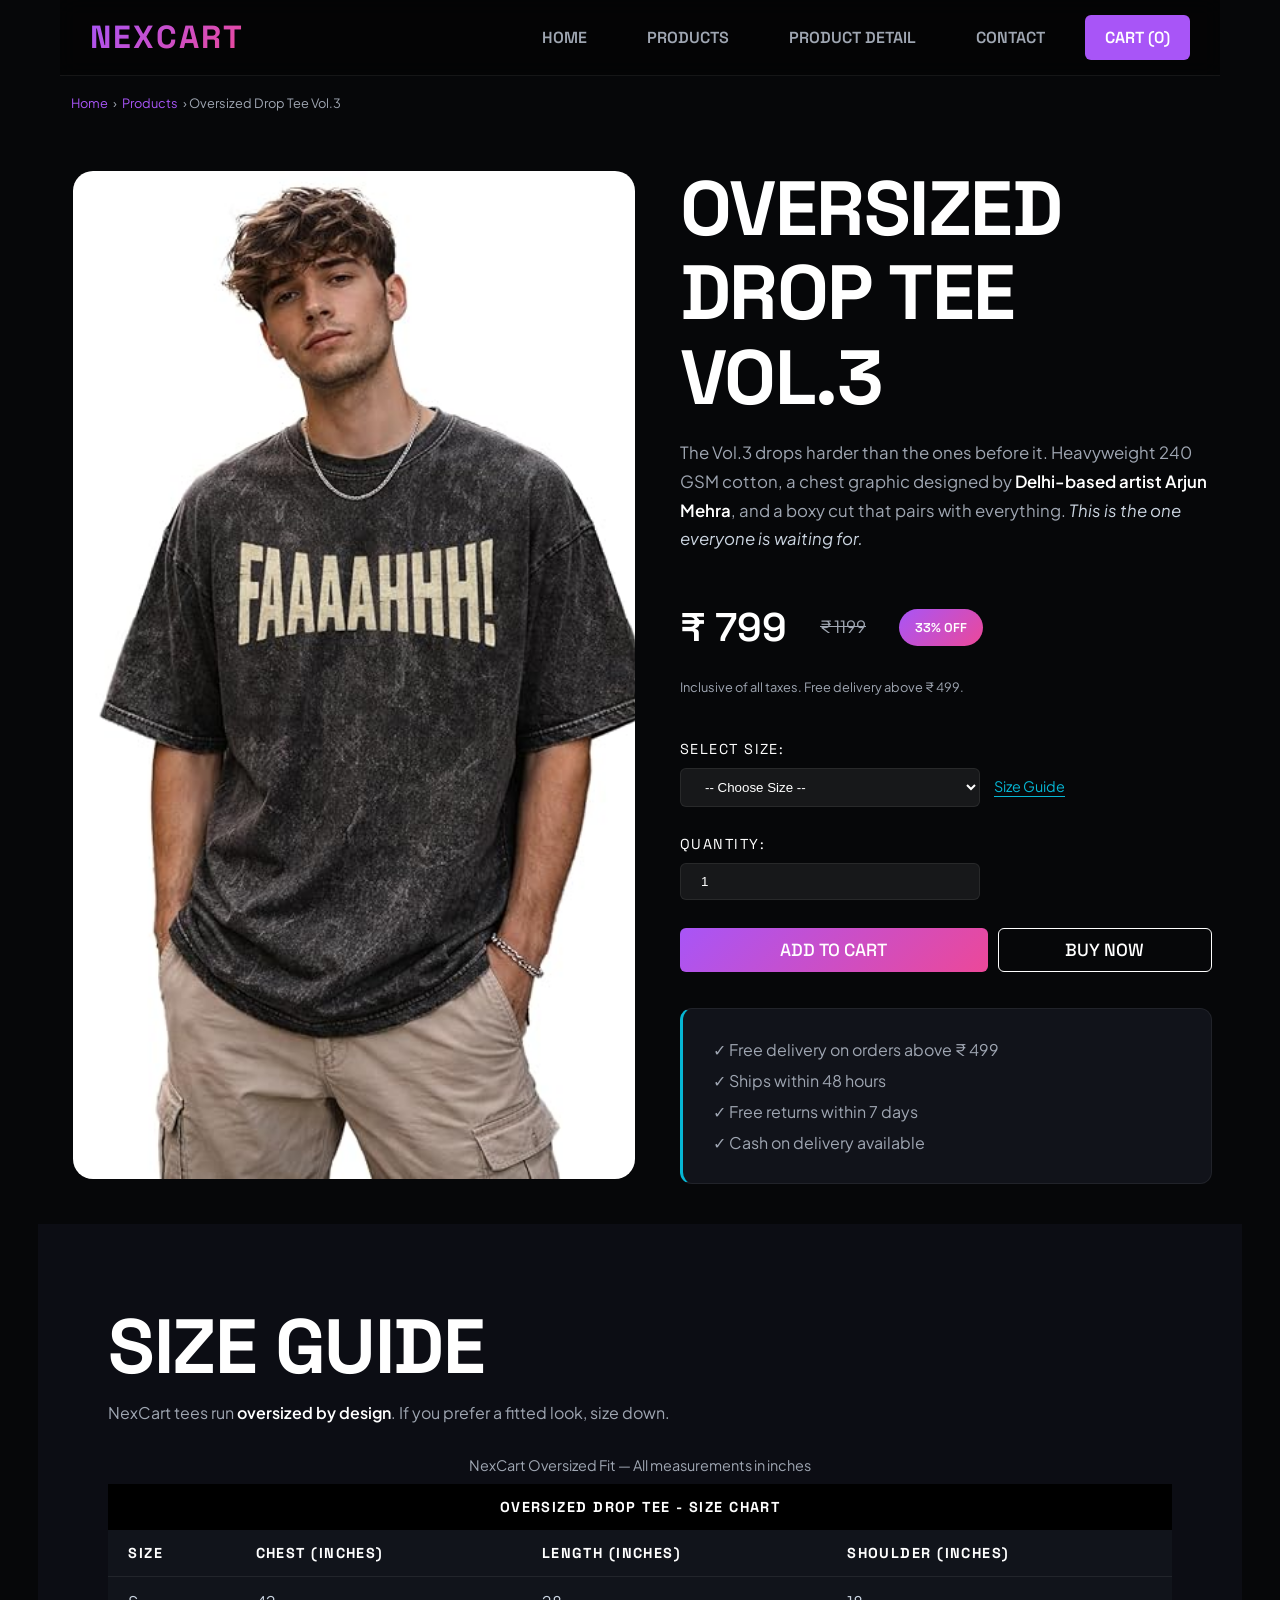
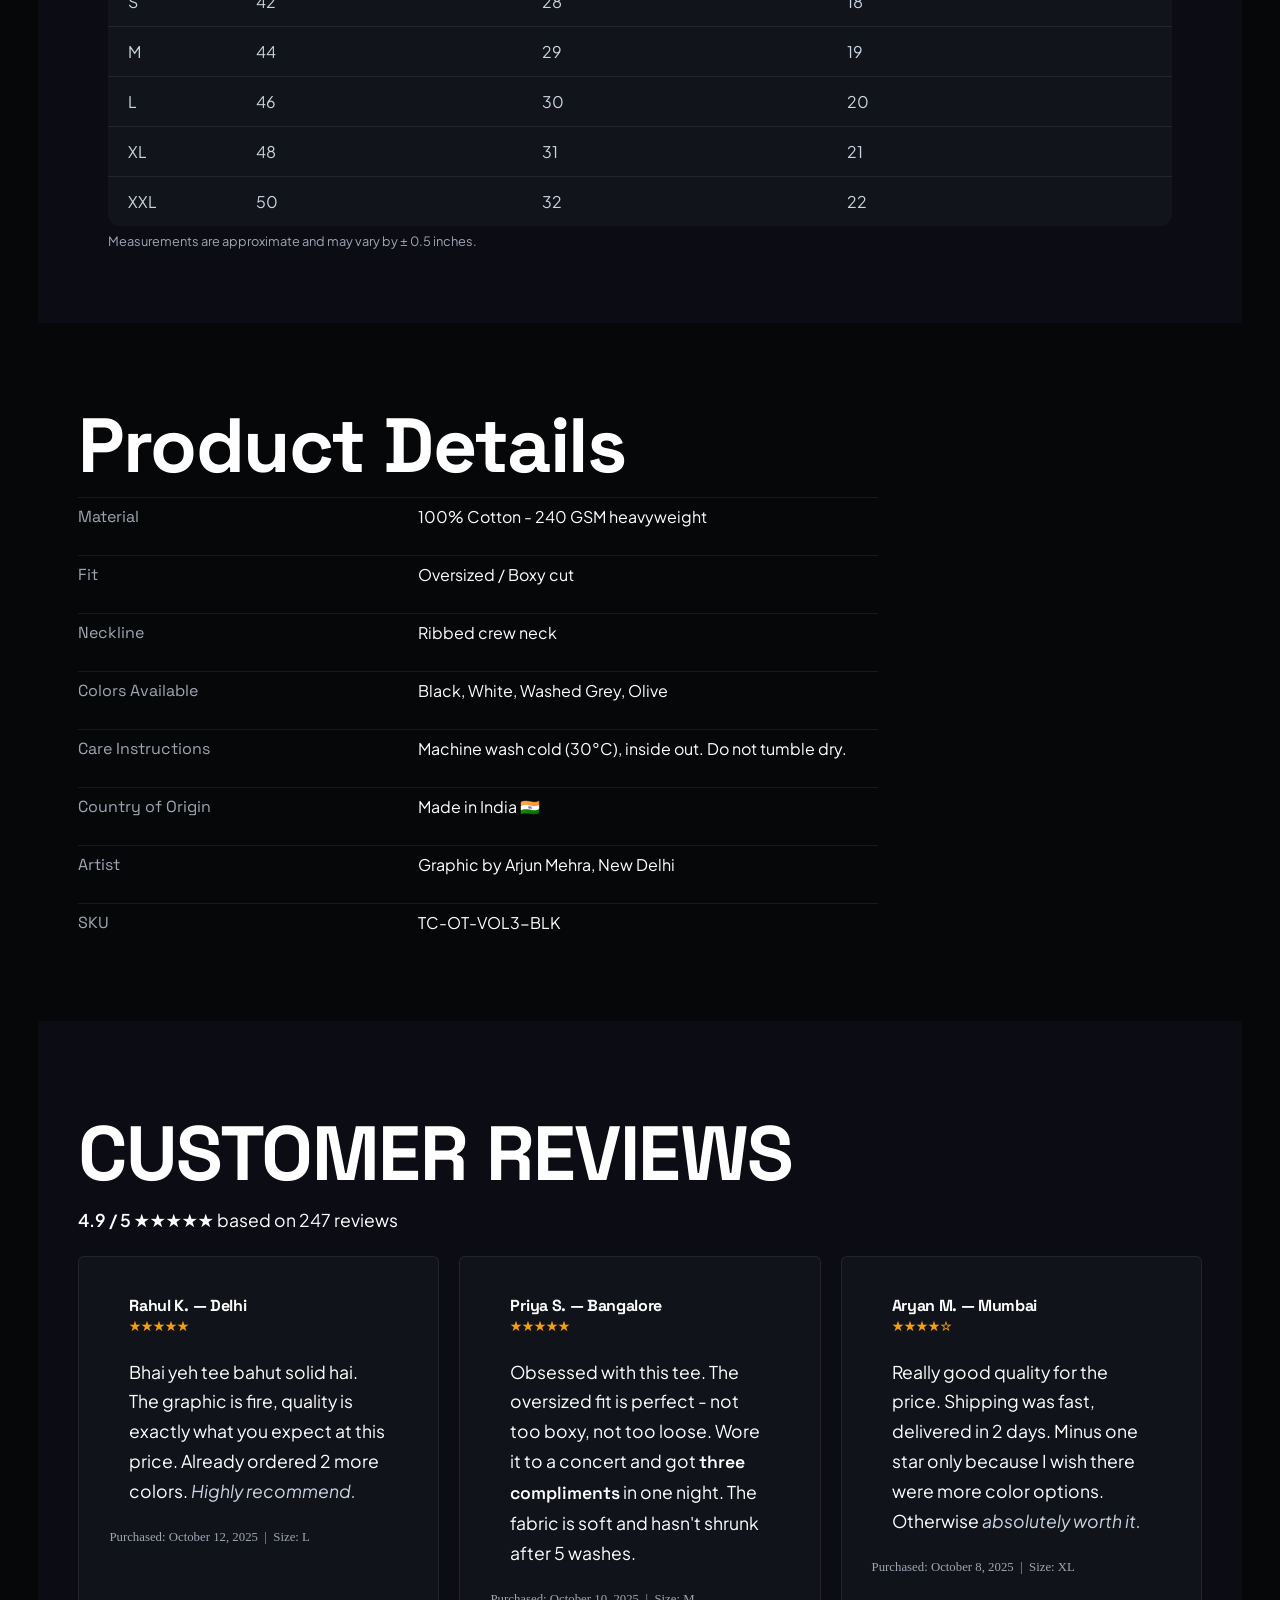
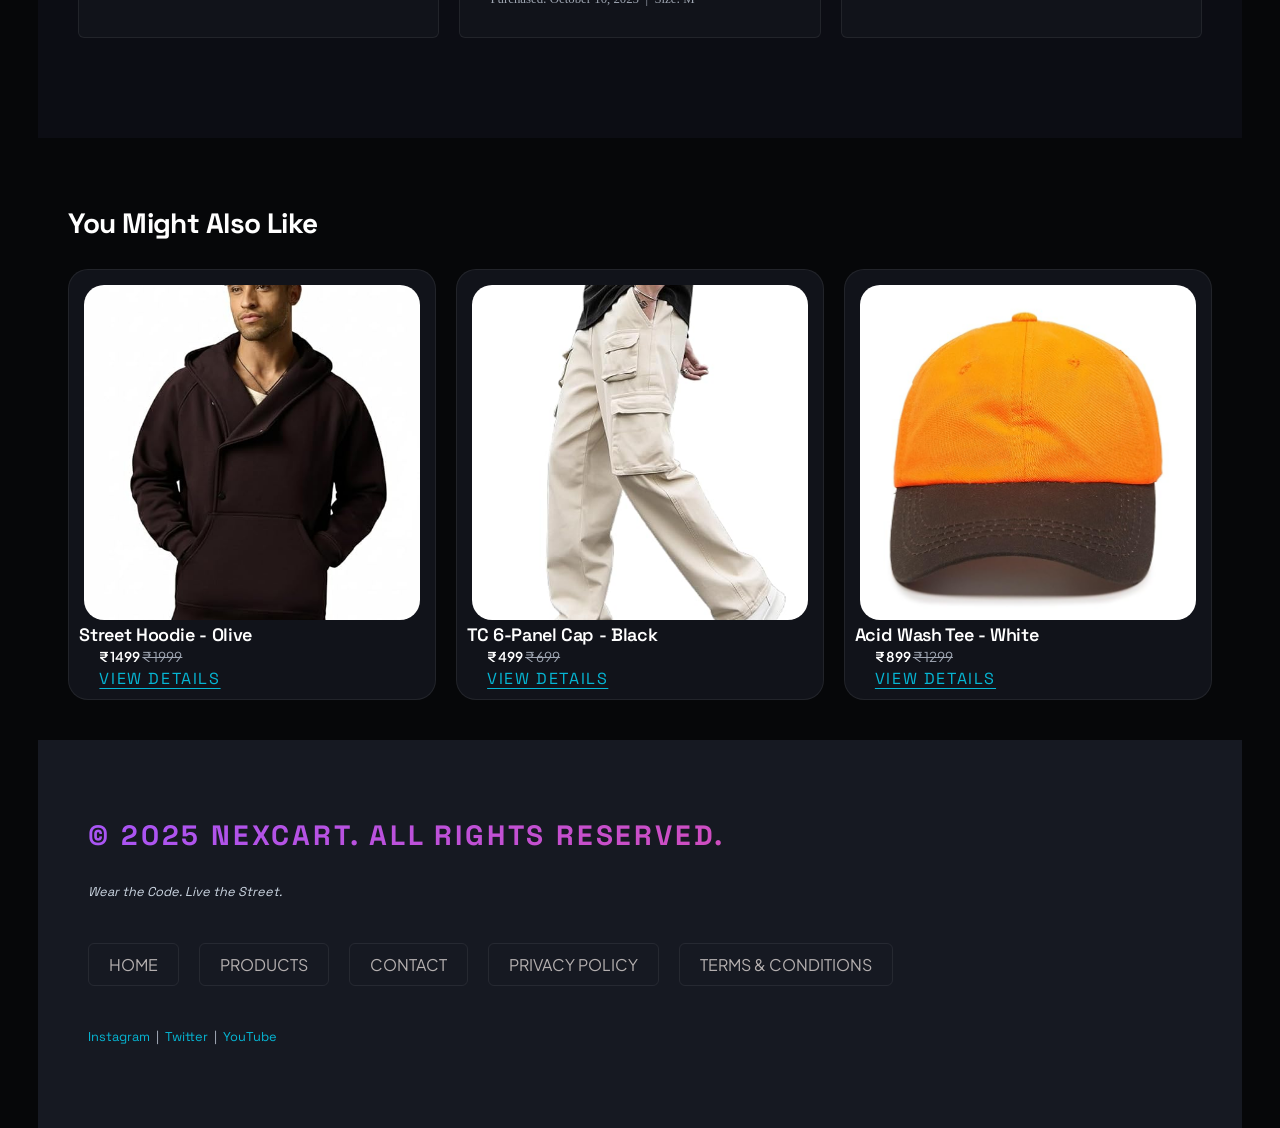
==== commit defb9c6a: "Rename image" ====
--- a/productDetail.html
+++ b/productDetail.html
@@ -34,7 +34,7 @@
 
         <section id="product-detail">
             <figure>
-                <img src="images/product 1.jpg" alt="NexCart Oversized Drop Tee Vol.3 - front view, black colorway">
+                <img src="product 1.jpg" alt="NexCart Oversized Drop Tee Vol.3 - front view, black colorway">
                 <figcaption>Oversized Drop Tee Vol.3 - Black Colorway</figcaption>
             </figure>
 
@@ -238,7 +238,7 @@
             <div class="also-like-items">
                 <article>
                     <figure>
-                        <img src="images/product 2.jpg" alt="NexCart Street Hoodie in Olive">
+                        <img src="product 2.jpg" alt="NexCart Street Hoodie in Olive">
                         <figcaption>Street Hoodie - Olive</figcaption>
                     </figure>
                     <h4>Street Hoodie - Olive</h4>
@@ -248,7 +248,7 @@
 
                 <article>
                     <figure>
-                        <img src="images/product 3.jpg" alt="NexCart TC 6-Panel Cap in Black">
+                        <img src="product 3.jpg" alt="NexCart TC 6-Panel Cap in Black">
                         <figcaption>TC 6-Panel Cap - Black</figcaption>
                     </figure>
                     <h4>TC 6-Panel Cap - Black</h4>
@@ -258,7 +258,7 @@
 
                 <article>
                     <figure>
-                        <img src="images/product 4.jpg" alt="NexCart Acid Wash Tee in White">
+                        <img src="product 4.jpg" alt="NexCart Acid Wash Tee in White">
                         <figcaption>Acid Wash Tee - White</figcaption>
                     </figure>
                     <h4>Acid Wash Tee - White</h4>
